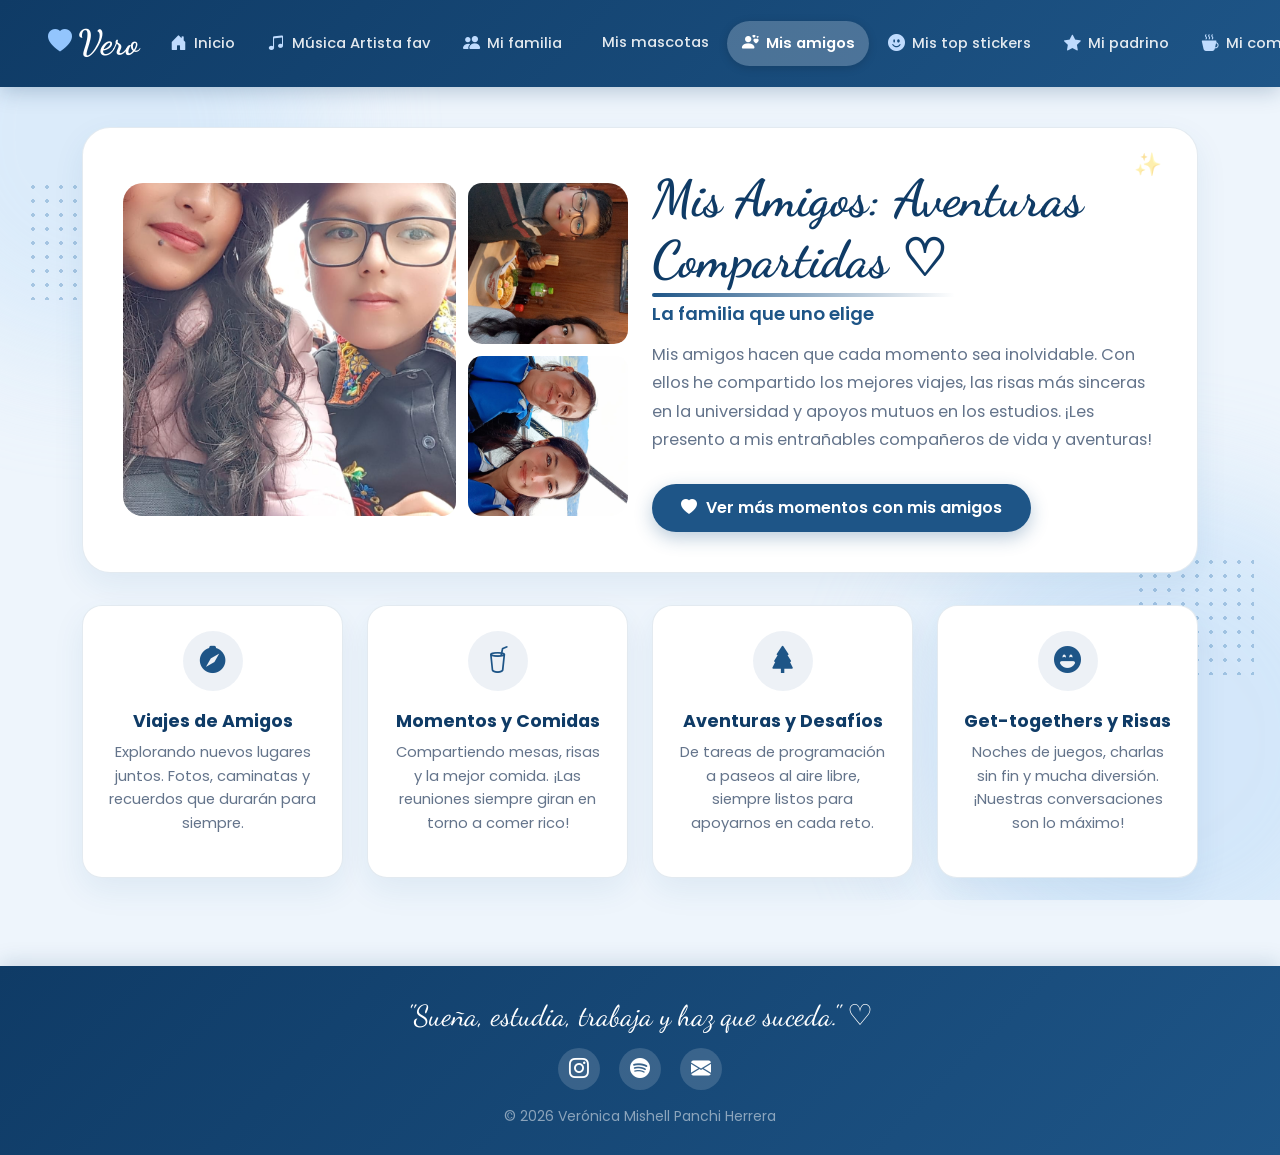
==== amigos.html @ 17cdbcb9 "cargainicial" ====
<!DOCTYPE html>
<html lang="es">
<head>
    <meta charset="UTF-8">
    <meta name="viewport" content="width=device-width, initial-scale=1.0">
    <title>Vero - Mis Amigos</title>
    <meta name="description" content="Mis amigos — aventuras compartidas y momentos inolvidables.">
    <link href="https://cdn.jsdelivr.net/npm/bootstrap@5.3.2/dist/css/bootstrap.min.css" rel="stylesheet">
    <link href="https://cdn.jsdelivr.net/npm/bootstrap-icons@1.11.2/font/bootstrap-icons.min.css" rel="stylesheet">
    <link href="https://fonts.googleapis.com/css2?family=Dancing+Script:wght@600;700&family=Poppins:wght@300;400;500;600;700&display=swap" rel="stylesheet">
    <link rel="stylesheet" href="css/styles.css">
</head>
<body>
    <div class="bg-decorations">
        <div class="bg-blob bg-blob-1"></div>
        <div class="bg-blob bg-blob-2"></div>
        <div class="bg-dots bg-dots-left"></div>
        <div class="bg-dots bg-dots-right"></div>
    </div>

    <nav class="navbar navbar-expand-xl custom-navbar">
        <div class="container-fluid px-lg-4">
            <a class="navbar-brand" href="index.html"><i class="bi bi-heart-fill"></i> Vero</a>
            <button class="navbar-toggler" type="button" data-bs-toggle="collapse" data-bs-target="#veroNavbar">
                <span class="navbar-toggler-icon"></span>
            </button>
            <div class="collapse navbar-collapse" id="veroNavbar">
                <ul class="navbar-nav ms-auto mb-2 mb-lg-0 gap-1">
                    <li class="nav-item"><a class="nav-link" href="index.html"><i class="bi bi-house-door-fill"></i> Inicio</a></li>
                    <li class="nav-item"><a class="nav-link" href="musica.html"><i class="bi bi-music-note-beamed"></i> Música Artista fav</a></li>
                    <li class="nav-item"><a class="nav-link" href="familia.html"><i class="bi bi-people-fill"></i> Mi familia</a></li>
                    <li class="nav-item"><a class="nav-link" href="mascotas.html"><i class="bi bi-paw-fill"></i> Mis mascotas</a></li>
                    <li class="nav-item"><a class="nav-link active" href="amigos.html"><i class="bi bi-person-hearts"></i> Mis amigos</a></li>
                    <li class="nav-item"><a class="nav-link" href="stickers.html"><i class="bi bi-emoji-smile-fill"></i> Mis top stickers</a></li>
                    <li class="nav-item"><a class="nav-link" href="padrino.html"><i class="bi bi-star-fill"></i> Mi padrino</a></li>
                    <li class="nav-item"><a class="nav-link" href="comida.html"><i class="bi bi-cup-hot-fill"></i> Mi comida favorita</a></li>
                </ul>
            </div>
        </div>
    </nav>

    <main class="main-wrapper">
        <div class="container">
            <div class="hero-card">
                <span class="decorative-sparkle sparkle-top-right">✨</span>
                <div class="row align-items-center g-4">
                    <div class="col-lg-6">
                        <div class="photo-grid-collage">
                            <div class="collage-item featured">
                                <img src="imagenes/img6.jpg" alt="Momentos con Amigos" class="viewable-img">
                                <div class="collage-overlay">Sonrisas & Amistad</div>
                            </div>
                            <div class="collage-item">
                                <img src="imagenes/img7.jpg" alt="Comiendo Ramen con Amigos" class="viewable-img">
                                <div class="collage-overlay">Salidas a Comer</div>
                            </div>
                            <div class="collage-item">
                                <img src="imagenes/img1.jpg" alt="Paseo de Amigos" class="viewable-img">
                                <div class="collage-overlay">Aventuras Juntos</div>
                            </div>
                        </div>
                    </div>
                    <div class="col-lg-6">
                        <h1 class="cursive-title">Mis Amigos: Aventuras Compartidas ♡</h1>
                        <h4 class="hero-subtitle">La familia que uno elige</h4>
                        <p class="hero-description">
                            Mis amigos hacen que cada momento sea inolvidable. Con ellos he compartido los mejores viajes, las risas más sinceras en la universidad y apoyos mutuos en los estudios.
                            ¡Les presento a mis entrañables compañeros de vida y aventuras!
                        </p>
                        <button class="btn btn-custom-primary" data-bs-toggle="modal" data-bs-target="#imageViewerModal" onclick="document.getElementById('modalImagePreview').src='imagenes/img6.jpg'; document.getElementById('modalImageTitle').textContent='Momentos con Mis Amigos';">
                            <i class="bi bi-heart-fill"></i> Ver más momentos con mis amigos
                        </button>
                    </div>
                </div>
            </div>

            <div class="row g-4">
                <div class="col-md-6 col-lg-3">
                    <div class="feature-card">
                        <div class="feature-icon-wrapper"><i class="bi bi-compass-fill"></i></div>
                        <h5 class="feature-title">Viajes de Amigos</h5>
                        <p class="feature-desc">Explorando nuevos lugares juntos. Fotos, caminatas y recuerdos que durarán para siempre.</p>
                    </div>
                </div>
                <div class="col-md-6 col-lg-3">
                    <div class="feature-card">
                        <div class="feature-icon-wrapper"><i class="bi bi-cup-straw"></i></div>
                        <h5 class="feature-title">Momentos y Comidas</h5>
                        <p class="feature-desc">Compartiendo mesas, risas y la mejor comida. ¡Las reuniones siempre giran en torno a comer rico!</p>
                    </div>
                </div>
                <div class="col-md-6 col-lg-3">
                    <div class="feature-card">
                        <div class="feature-icon-wrapper"><i class="bi bi-tree-fill"></i></div>
                        <h5 class="feature-title">Aventuras y Desafíos</h5>
                        <p class="feature-desc">De tareas de programación a paseos al aire libre, siempre listos para apoyarnos en cada reto.</p>
                    </div>
                </div>
                <div class="col-md-6 col-lg-3">
                    <div class="feature-card">
                        <div class="feature-icon-wrapper"><i class="bi bi-emoji-laughing-fill"></i></div>
                        <h5 class="feature-title">Get-togethers y Risas</h5>
                        <p class="feature-desc">Noches de juegos, charlas sin fin y mucha diversión. ¡Nuestras conversaciones son lo máximo!</p>
                    </div>
                </div>
            </div>
        </div>
    </main>

    <footer class="custom-footer text-center">
        <div class="container">
            <p class="footer-quote">"Sueña, estudia, trabaja y haz que suceda." ♡</p>
            <div class="social-links mb-3">
                <a href="https://instagram.com" target="_blank" class="social-btn"><i class="bi bi-instagram"></i></a>
                <a href="https://spotify.com" target="_blank" class="social-btn"><i class="bi bi-spotify"></i></a>
                <a href="mailto:veronica@example.com" class="social-btn"><i class="bi bi-envelope-fill"></i></a>
            </div>
            <p class="small text-white-50 mb-0">© 2026 Verónica Mishell Panchi Herrera</p>
        </div>
    </footer>

    <div class="modal fade" id="imageViewerModal" tabindex="-1" aria-hidden="true">
        <div class="modal-dialog modal-dialog-centered modal-lg">
            <div class="modal-content">
                <div class="modal-header border-0 bg-light">
                    <h5 class="modal-title fw-bold text-primary" id="modalImageTitle">Fotografía</h5>
                    <button type="button" class="btn-close" data-bs-dismiss="modal"></button>
                </div>
                <div class="modal-body text-center bg-dark p-2">
                    <img id="modalImagePreview" src="" alt="Vista previa" class="img-fluid">
                </div>
            </div>
        </div>
    </div>

    <div class="toast-container">
        <div id="liveToast" class="toast align-items-center text-white bg-primary border-0 rounded-4 shadow" role="alert">
            <div class="d-flex">
                <div class="toast-body" id="toastMessageBody">Mensaje</div>
                <button type="button" class="btn-close btn-close-white me-2 m-auto" data-bs-dismiss="toast"></button>
            </div>
        </div>
    </div>

    <script src="https://cdn.jsdelivr.net/npm/bootstrap@5.3.2/dist/js/bootstrap.bundle.min.js"></script>
    <script src="js/script.js"></script>
</body>
</html>
---- css/styles.css ----
/* ==========================================================================
   Vero's Personal Web Application - Stylesheet
   Color Palette: Primary #1E5587 (Harmonized Blue Tones)
   ========================================================================== */

@import url('https://fonts.googleapis.com/css2?family=Dancing+Script:wght@600;700&family=Poppins:wght@300;400;500;600;700&display=swap');

:root {
    --primary-color: #1E5587;
    --primary-dark: #0F3B66;
    --primary-light: #3D7CB4;
    --accent-blue: #2A6FA8;
    --bg-light: #EEF5FC;
    --bg-soft: #F5F9FD;
    --card-bg: #FFFFFF;
    --text-dark: #1E293B;
    --text-muted: #64748B;
    --border-color: rgba(30, 85, 135, 0.12);
    --shadow-soft: 0 12px 32px rgba(30, 85, 135, 0.08);
    --shadow-hover: 0 18px 40px rgba(30, 85, 135, 0.15);
    --font-handwriting: 'Dancing Script', cursive;
    --font-sans: 'Poppins', sans-serif;
}

/* Global Reset & Base Styles */
* {
    margin: 0;
    padding: 0;
    box-sizing: border-box;
}

body {
    font-family: var(--font-sans);
    background-color: var(--bg-light);
    color: var(--text-dark);
    min-height: 100vh;
    display: flex;
    flex-direction: column;
    overflow-x: hidden;
    position: relative;
}

/* Background Organic Shapes */
.bg-decorations {
    position: fixed;
    top: 0;
    left: 0;
    width: 100%;
    height: 100%;
    pointer-events: none;
    z-index: 0;
    overflow: hidden;
}

.bg-blob {
    position: absolute;
    border-radius: 50%;
    filter: blur(60px);
    opacity: 0.45;
}

.bg-blob-1 {
    top: -10%;
    left: -10%;
    width: 450px;
    height: 450px;
    background: #C4E0F9;
}

.bg-blob-2 {
    bottom: -10%;
    right: -10%;
    width: 500px;
    height: 500px;
    background: #B3D7F8;
}

.bg-dots {
    position: absolute;
    width: 120px;
    height: 120px;
    background-image: radial-gradient(var(--primary-light) 2px, transparent 2px);
    background-size: 14px 14px;
    opacity: 0.35;
}

.bg-dots-left {
    top: 20%;
    left: 2%;
}

.bg-dots-right {
    bottom: 25%;
    right: 2%;
}

/* Header & Navbar */
.custom-navbar {
    background: linear-gradient(135deg, var(--primary-dark) 0%, var(--primary-color) 100%);
    box-shadow: 0 4px 20px rgba(15, 59, 102, 0.25);
    padding: 0.75rem 1.5rem;
    position: sticky;
    top: 0;
    z-index: 1030;
}

.navbar-brand {
    font-family: var(--font-handwriting);
    font-size: 2.2rem;
    font-weight: 700;
    color: #FFFFFF !important;
    display: flex;
    align-items: center;
    gap: 0.4rem;
    transition: transform 0.3s ease;
}

.navbar-brand:hover {
    transform: scale(1.05);
}

.navbar-brand i {
    font-size: 1.5rem;
    color: #93C5FD;
}

.nav-link {
    color: rgba(255, 255, 255, 0.88) !important;
    font-weight: 500;
    font-size: 0.92rem;
    padding: 0.6rem 0.9rem !important;
    border-radius: 50px;
    transition: all 0.3s ease;
    display: flex;
    align-items: center;
    gap: 0.45rem;
    white-space: nowrap;
}

.nav-link i {
    font-size: 1.05rem;
    color: #BFDBFE;
    transition: color 0.3s ease;
}

.nav-link:hover {
    color: #FFFFFF !important;
    background-color: rgba(255, 255, 255, 0.15);
}

.nav-link.active {
    color: #FFFFFF !important;
    background-color: rgba(255, 255, 255, 0.22);
    font-weight: 600;
    box-shadow: 0 2px 10px rgba(0, 0, 0, 0.15);
}

.nav-link.active i {
    color: #FFFFFF;
}

.navbar-toggler {
    border: none;
    outline: none;
    color: white;
}

.navbar-toggler:focus {
    box-shadow: 0 0 0 3px rgba(255, 255, 255, 0.25);
}

/* Main Content Area */
.main-wrapper {
    position: relative;
    z-index: 1;
    flex: 1;
    padding: 2.5rem 0;
}

.tab-pane {
    animation: fadeIn 0.45s cubic-bezier(0.16, 1, 0.3, 1);
}

@keyframes fadeIn {
    from {
        opacity: 0;
        transform: translateY(14px);
    }
    to {
        opacity: 1;
        transform: translateY(0);
    }
}

/* Hero Card Container */
.hero-card {
    background: var(--card-bg);
    border-radius: 28px;
    padding: 2.5rem;
    box-shadow: var(--shadow-soft);
    border: 1px solid var(--border-color);
    position: relative;
    overflow: hidden;
    margin-bottom: 2rem;
}

/* Decorative sparkles & hearts */
.decorative-sparkle {
    position: absolute;
    color: var(--primary-light);
    opacity: 0.4;
    font-size: 1.4rem;
    pointer-events: none;
}

.sparkle-top-right {
    top: 20px;
    right: 35px;
}

.sparkle-bottom-left {
    bottom: 20px;
    left: 35px;
}

/* Cursive Title */
.cursive-title {
    font-family: var(--font-handwriting);
    font-size: 3.2rem;
    font-weight: 700;
    color: var(--primary-dark);
    margin-bottom: 0.75rem;
    line-height: 1.2;
    display: inline-flex;
    align-items: center;
    gap: 0.5rem;
    position: relative;
}

.cursive-title::after {
    content: '';
    display: block;
    position: absolute;
    bottom: -6px;
    left: 0;
    width: 60%;
    height: 4px;
    background: linear-gradient(90deg, var(--primary-color), transparent);
    border-radius: 4px;
}

.hero-subtitle {
    font-size: 1.15rem;
    font-weight: 600;
    color: var(--primary-color);
    margin-bottom: 1rem;
}

.hero-description {
    color: var(--text-muted);
    font-size: 1.02rem;
    line-height: 1.75;
    margin-bottom: 1.8rem;
}

/* Primary Action Button */
.btn-custom-primary {
    background-color: var(--primary-color);
    color: #FFFFFF;
    font-weight: 600;
    padding: 0.75rem 1.8rem;
    border-radius: 50px;
    border: none;
    box-shadow: 0 6px 18px rgba(30, 85, 135, 0.3);
    transition: all 0.3s ease;
    display: inline-flex;
    align-items: center;
    gap: 0.6rem;
    text-decoration: none;
}

.btn-custom-primary:hover {
    background-color: var(--primary-dark);
    color: #FFFFFF;
    transform: translateY(-3px);
    box-shadow: 0 10px 24px rgba(15, 59, 102, 0.4);
}

/* Image Frames & Photo Grids */
.profile-avatar-wrapper {
    position: relative;
    display: inline-block;
    padding: 10px;
}

.profile-avatar-wrapper::before {
    content: '';
    position: absolute;
    inset: 0;
    border-radius: 50%;
    border: 3px dashed var(--primary-light);
    animation: rotateDashed 25s linear infinite;
}

@keyframes rotateDashed {
    from { transform: rotate(0deg); }
    to { transform: rotate(360deg); }
}

.profile-avatar {
    width: 290px;
    height: 290px;
    object-fit: cover;
    border-radius: 50%;
    box-shadow: 0 12px 28px rgba(30, 85, 135, 0.2);
    border: 6px solid #FFFFFF;
    cursor: pointer;
    transition: transform 0.4s ease;
}

.profile-avatar:hover {
    transform: scale(1.03);
}

/* Photo Grid Montage */
.photo-grid-collage {
    display: grid;
    grid-template-columns: repeat(3, 1fr);
    gap: 12px;
    border-radius: 20px;
    overflow: hidden;
}

.collage-item {
    position: relative;
    border-radius: 14px;
    overflow: hidden;
    aspect-ratio: 1 / 1;
    background-color: #E2E8F0;
    cursor: pointer;
}

.collage-item.featured {
    grid-column: span 2;
    grid-row: span 2;
}

.collage-item img {
    width: 100%;
    height: 100%;
    object-fit: cover;
    transition: transform 0.4s ease, filter 0.3s ease;
}

.collage-item:hover img {
    transform: scale(1.08);
    filter: brightness(1.05);
}

.collage-overlay {
    position: absolute;
    inset: 0;
    background: linear-gradient(to top, rgba(15, 59, 102, 0.6) 0%, transparent 60%);
    opacity: 0;
    transition: opacity 0.3s ease;
    display: flex;
    align-items: flex-end;
    padding: 10px;
    color: white;
    font-size: 0.85rem;
    font-weight: 500;
}

.collage-item:hover .collage-overlay {
    opacity: 1;
}

/* Bottom Highlight Cards Grid */
.feature-card {
    background: var(--card-bg);
    border-radius: 20px;
    padding: 1.6rem 1.4rem;
    border: 1px solid var(--border-color);
    box-shadow: var(--shadow-soft);
    height: 100%;
    transition: all 0.35s ease;
    text-align: center;
    position: relative;
}

.feature-card:hover {
    transform: translateY(-6px);
    box-shadow: var(--shadow-hover);
    border-color: rgba(30, 85, 135, 0.3);
}

.feature-icon-wrapper {
    width: 60px;
    height: 60px;
    background-color: rgba(30, 85, 135, 0.08);
    color: var(--primary-color);
    border-radius: 50%;
    display: flex;
    align-items: center;
    justify-content: center;
    margin: 0 auto 1.2rem auto;
    font-size: 1.7rem;
    transition: all 0.3s ease;
}

.feature-card:hover .feature-icon-wrapper {
    background-color: var(--primary-color);
    color: #FFFFFF;
    transform: scale(1.1);
}

.feature-title {
    font-weight: 700;
    font-size: 1.1rem;
    color: var(--primary-dark);
    margin-bottom: 0.6rem;
}

.feature-desc {
    color: var(--text-muted);
    font-size: 0.92rem;
    line-height: 1.6;
}

/* Interactive Sticker Grid */
.sticker-item {
    background: #FFFFFF;
    border-radius: 18px;
    padding: 1.2rem;
    text-align: center;
    border: 2px dashed rgba(30, 85, 135, 0.2);
    cursor: pointer;
    transition: all 0.3s ease;
}

.sticker-item:hover {
    transform: scale(1.1) rotate(3deg);
    border-color: var(--primary-color);
    box-shadow: 0 10px 25px rgba(30, 85, 135, 0.18);
}

.sticker-img {
    max-width: 90px;
    height: 90px;
    object-fit: contain;
    margin-bottom: 0.5rem;
}

.sticker-emoji {
    font-size: 3.5rem;
    display: block;
    margin-bottom: 0.3rem;
}

.sticker-label {
    font-size: 0.85rem;
    font-weight: 600;
    color: var(--primary-dark);
}

/* Music Player Aesthetic Component */
.music-player-card {
    background: linear-gradient(135deg, #1E5587 0%, #0F3B66 100%);
    color: white;
    border-radius: 24px;
    padding: 1.8rem;
    box-shadow: 0 15px 35px rgba(15, 59, 102, 0.3);
}

.vinyl-disc {
    width: 140px;
    height: 140px;
    border-radius: 50%;
    background: radial-gradient(circle, #333 20%, #111 21%, #111 40%, #222 41%, #111 70%);
    border: 4px solid #444;
    display: flex;
    align-items: center;
    justify-content: center;
    margin: 0 auto 1rem auto;
    box-shadow: 0 8px 20px rgba(0, 0, 0, 0.4);
    position: relative;
}

.vinyl-center {
    width: 45px;
    height: 45px;
    border-radius: 50%;
    background-color: var(--primary-light);
    border: 3px solid #FFF;
}

.vinyl-spinning {
    animation: spinVinyl 6s linear infinite;
}

@keyframes spinVinyl {
    from { transform: rotate(0deg); }
    to { transform: rotate(360deg); }
}

.audio-bars {
    display: flex;
    align-items: flex-end;
    justify-content: center;
    gap: 4px;
    height: 30px;
    margin-top: 1rem;
}

.audio-bar {
    width: 5px;
    background-color: #93C5FD;
    border-radius: 3px;
    animation: barPulse 1.2s ease-in-out infinite alternate;
}

.audio-bar:nth-child(1) { height: 12px; animation-delay: 0.1s; }
.audio-bar:nth-child(2) { height: 25px; animation-delay: 0.3s; }
.audio-bar:nth-child(3) { height: 18px; animation-delay: 0.2s; }
.audio-bar:nth-child(4) { height: 28px; animation-delay: 0.4s; }
.audio-bar:nth-child(5) { height: 15px; animation-delay: 0.15s; }

@keyframes barPulse {
    0% { transform: scaleY(0.4); }
    100% { transform: scaleY(1); }
}

/* Footer */
.custom-footer {
    background: linear-gradient(135deg, var(--primary-dark) 0%, var(--primary-color) 100%);
    color: #FFFFFF;
    padding: 1.8rem 0;
    box-shadow: 0 -4px 20px rgba(15, 59, 102, 0.15);
    margin-top: 3rem;
}

.footer-quote {
    font-family: var(--font-handwriting);
    font-size: 1.8rem;
    margin-bottom: 0.6rem;
}

.social-links {
    display: flex;
    align-items: center;
    justify-content: center;
    gap: 1.2rem;
}

.social-btn {
    width: 42px;
    height: 42px;
    border-radius: 50%;
    background-color: rgba(255, 255, 255, 0.15);
    color: #FFFFFF;
    display: flex;
    align-items: center;
    justify-content: center;
    font-size: 1.25rem;
    transition: all 0.3s ease;
    text-decoration: none;
}

.social-btn:hover {
    background-color: #FFFFFF;
    color: var(--primary-dark);
    transform: translateY(-3px);
}

/* Image Lightbox Modal */
.modal-content {
    border-radius: 20px;
    border: none;
    overflow: hidden;
}

.modal-body img {
    border-radius: 12px;
    max-height: 75vh;
    object-fit: contain;
    width: 100%;
}

/* Toast Notification */
.toast-container {
    position: fixed;
    bottom: 20px;
    right: 20px;
    z-index: 1090;
}

/* Responsive adjustments */
@media (max-width: 991.98px) {
    .cursive-title {
        font-size: 2.5rem;
    }
    .profile-avatar {
        width: 220px;
        height: 220px;
    }
    .hero-card {
        padding: 1.8rem;
    }
}

@media (max-width: 767.98px) {
    .photo-grid-collage {
        grid-template-columns: repeat(2, 1fr);
    }
    .collage-item.featured {
        grid-column: span 2;
        grid-row: span 1;
    }
    .cursive-title {
        font-size: 2.2rem;
    }
}
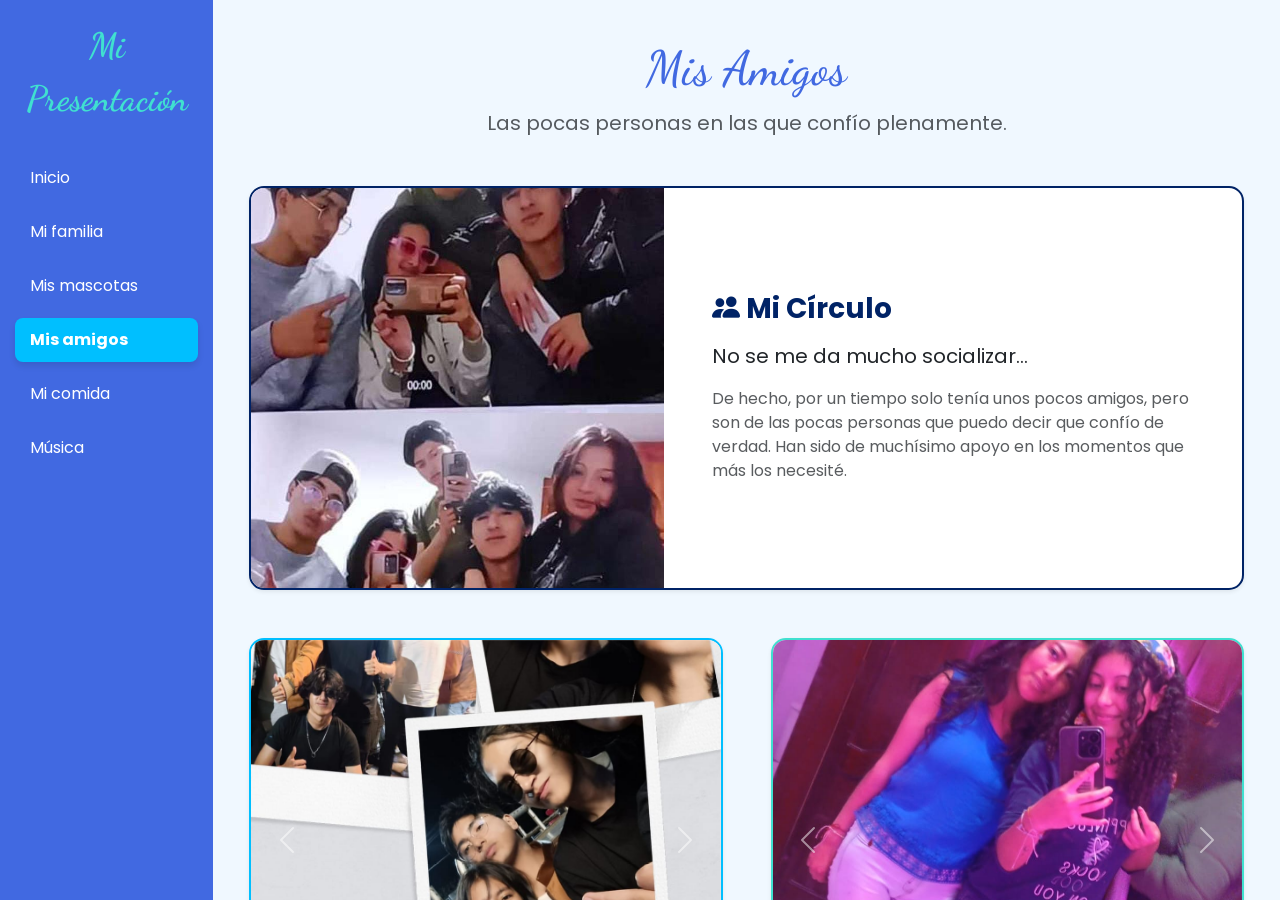
==== commit 79b87400: "Add files via upload" ====
--- a/amigos.html
+++ b/amigos.html
@@ -1,148 +1,204 @@
-<!DOCTYPE html>
-<html lang="es">
-<head>
-    <meta charset="UTF-8">
-    <meta name="viewport" content="width=device-width, initial-scale=1.0">
-    <title>Vero - Mis Amigos</title>
-    <meta name="description" content="Mis amigos — aventuras compartidas y momentos inolvidables.">
-    <link href="https://cdn.jsdelivr.net/npm/bootstrap@5.3.2/dist/css/bootstrap.min.css" rel="stylesheet">
-    <link href="https://cdn.jsdelivr.net/npm/bootstrap-icons@1.11.2/font/bootstrap-icons.min.css" rel="stylesheet">
-    <link href="https://fonts.googleapis.com/css2?family=Dancing+Script:wght@600;700&family=Poppins:wght@300;400;500;600;700&display=swap" rel="stylesheet">
-    <link rel="stylesheet" href="css/styles.css">
-</head>
-<body>
-    <div class="bg-decorations">
-        <div class="bg-blob bg-blob-1"></div>
-        <div class="bg-blob bg-blob-2"></div>
-        <div class="bg-dots bg-dots-left"></div>
-        <div class="bg-dots bg-dots-right"></div>
-    </div>
-
-    <nav class="navbar navbar-expand-xl custom-navbar">
-        <div class="container-fluid px-lg-4">
-            <a class="navbar-brand" href="index.html"><i class="bi bi-heart-fill"></i> Vero</a>
-            <button class="navbar-toggler" type="button" data-bs-toggle="collapse" data-bs-target="#veroNavbar">
-                <span class="navbar-toggler-icon"></span>
-            </button>
-            <div class="collapse navbar-collapse" id="veroNavbar">
-                <ul class="navbar-nav ms-auto mb-2 mb-lg-0 gap-1">
-                    <li class="nav-item"><a class="nav-link" href="index.html"><i class="bi bi-house-door-fill"></i> Inicio</a></li>
-                    <li class="nav-item"><a class="nav-link" href="musica.html"><i class="bi bi-music-note-beamed"></i> Música Artista fav</a></li>
-                    <li class="nav-item"><a class="nav-link" href="familia.html"><i class="bi bi-people-fill"></i> Mi familia</a></li>
-                    <li class="nav-item"><a class="nav-link" href="mascotas.html"><i class="bi bi-paw-fill"></i> Mis mascotas</a></li>
-                    <li class="nav-item"><a class="nav-link active" href="amigos.html"><i class="bi bi-person-hearts"></i> Mis amigos</a></li>
-                    <li class="nav-item"><a class="nav-link" href="stickers.html"><i class="bi bi-emoji-smile-fill"></i> Mis top stickers</a></li>
-                    <li class="nav-item"><a class="nav-link" href="padrino.html"><i class="bi bi-star-fill"></i> Mi padrino</a></li>
-                    <li class="nav-item"><a class="nav-link" href="comida.html"><i class="bi bi-cup-hot-fill"></i> Mi comida favorita</a></li>
-                </ul>
-            </div>
-        </div>
-    </nav>
-
-    <main class="main-wrapper">
-        <div class="container">
-            <div class="hero-card">
-                <span class="decorative-sparkle sparkle-top-right">✨</span>
-                <div class="row align-items-center g-4">
-                    <div class="col-lg-6">
-                        <div class="photo-grid-collage">
-                            <div class="collage-item featured">
-                                <img src="imagenes/img6.jpg" alt="Momentos con Amigos" class="viewable-img">
-                                <div class="collage-overlay">Sonrisas & Amistad</div>
-                            </div>
-                            <div class="collage-item">
-                                <img src="imagenes/img7.jpg" alt="Comiendo Ramen con Amigos" class="viewable-img">
-                                <div class="collage-overlay">Salidas a Comer</div>
-                            </div>
-                            <div class="collage-item">
-                                <img src="imagenes/img1.jpg" alt="Paseo de Amigos" class="viewable-img">
-                                <div class="collage-overlay">Aventuras Juntos</div>
-                            </div>
-                        </div>
-                    </div>
-                    <div class="col-lg-6">
-                        <h1 class="cursive-title">Mis Amigos: Aventuras Compartidas ♡</h1>
-                        <h4 class="hero-subtitle">La familia que uno elige</h4>
-                        <p class="hero-description">
-                            Mis amigos hacen que cada momento sea inolvidable. Con ellos he compartido los mejores viajes, las risas más sinceras en la universidad y apoyos mutuos en los estudios.
-                            ¡Les presento a mis entrañables compañeros de vida y aventuras!
-                        </p>
-                        <button class="btn btn-custom-primary" data-bs-toggle="modal" data-bs-target="#imageViewerModal" onclick="document.getElementById('modalImagePreview').src='imagenes/img6.jpg'; document.getElementById('modalImageTitle').textContent='Momentos con Mis Amigos';">
-                            <i class="bi bi-heart-fill"></i> Ver más momentos con mis amigos
-                        </button>
-                    </div>
-                </div>
-            </div>
-
-            <div class="row g-4">
-                <div class="col-md-6 col-lg-3">
-                    <div class="feature-card">
-                        <div class="feature-icon-wrapper"><i class="bi bi-compass-fill"></i></div>
-                        <h5 class="feature-title">Viajes de Amigos</h5>
-                        <p class="feature-desc">Explorando nuevos lugares juntos. Fotos, caminatas y recuerdos que durarán para siempre.</p>
-                    </div>
-                </div>
-                <div class="col-md-6 col-lg-3">
-                    <div class="feature-card">
-                        <div class="feature-icon-wrapper"><i class="bi bi-cup-straw"></i></div>
-                        <h5 class="feature-title">Momentos y Comidas</h5>
-                        <p class="feature-desc">Compartiendo mesas, risas y la mejor comida. ¡Las reuniones siempre giran en torno a comer rico!</p>
-                    </div>
-                </div>
-                <div class="col-md-6 col-lg-3">
-                    <div class="feature-card">
-                        <div class="feature-icon-wrapper"><i class="bi bi-tree-fill"></i></div>
-                        <h5 class="feature-title">Aventuras y Desafíos</h5>
-                        <p class="feature-desc">De tareas de programación a paseos al aire libre, siempre listos para apoyarnos en cada reto.</p>
-                    </div>
-                </div>
-                <div class="col-md-6 col-lg-3">
-                    <div class="feature-card">
-                        <div class="feature-icon-wrapper"><i class="bi bi-emoji-laughing-fill"></i></div>
-                        <h5 class="feature-title">Get-togethers y Risas</h5>
-                        <p class="feature-desc">Noches de juegos, charlas sin fin y mucha diversión. ¡Nuestras conversaciones son lo máximo!</p>
-                    </div>
-                </div>
-            </div>
-        </div>
-    </main>
-
-    <footer class="custom-footer text-center">
-        <div class="container">
-            <p class="footer-quote">"Sueña, estudia, trabaja y haz que suceda." ♡</p>
-            <div class="social-links mb-3">
-                <a href="https://instagram.com" target="_blank" class="social-btn"><i class="bi bi-instagram"></i></a>
-                <a href="https://spotify.com" target="_blank" class="social-btn"><i class="bi bi-spotify"></i></a>
-                <a href="mailto:veronica@example.com" class="social-btn"><i class="bi bi-envelope-fill"></i></a>
-            </div>
-            <p class="small text-white-50 mb-0">© 2026 Verónica Mishell Panchi Herrera</p>
-        </div>
-    </footer>
-
-    <div class="modal fade" id="imageViewerModal" tabindex="-1" aria-hidden="true">
-        <div class="modal-dialog modal-dialog-centered modal-lg">
-            <div class="modal-content">
-                <div class="modal-header border-0 bg-light">
-                    <h5 class="modal-title fw-bold text-primary" id="modalImageTitle">Fotografía</h5>
-                    <button type="button" class="btn-close" data-bs-dismiss="modal"></button>
-                </div>
-                <div class="modal-body text-center bg-dark p-2">
-                    <img id="modalImagePreview" src="" alt="Vista previa" class="img-fluid">
-                </div>
-            </div>
-        </div>
-    </div>
-
-    <div class="toast-container">
-        <div id="liveToast" class="toast align-items-center text-white bg-primary border-0 rounded-4 shadow" role="alert">
-            <div class="d-flex">
-                <div class="toast-body" id="toastMessageBody">Mensaje</div>
-                <button type="button" class="btn-close btn-close-white me-2 m-auto" data-bs-dismiss="toast"></button>
-            </div>
-        </div>
-    </div>
-
-    <script src="https://cdn.jsdelivr.net/npm/bootstrap@5.3.2/dist/js/bootstrap.bundle.min.js"></script>
-    <script src="js/script.js"></script>
-</body>
-</html>
+<!DOCTYPE html>
+<html lang="es">
+<head>
+    <meta charset="UTF-8">
+    <meta name="viewport" content="width=device-width, initial-scale=1.0">
+    <title>Vero - Mis Amigos</title>
+    <meta name="description" content="Mis amigos — aventuras compartidas y momentos inolvidables.">
+    <link href="https://cdn.jsdelivr.net/npm/bootstrap@5.3.2/dist/css/bootstrap.min.css" rel="stylesheet">
+    <link href="https://cdn.jsdelivr.net/npm/bootstrap-icons@1.11.2/font/bootstrap-icons.min.css" rel="stylesheet">
+    <link href="https://fonts.googleapis.com/css2?family=Dancing+Script:wght@600;700&family=Poppins:wght@300;400;500;600;700&display=swap" rel="stylesheet">
+    <link rel="stylesheet" href="css/styles.css">
+</head>
+<body>
+    <div class="bg-decorations">
+        <div class="bg-blob bg-blob-1"></div>
+        <div class="bg-blob bg-blob-2"></div>
+        <div class="bg-dots bg-dots-left"></div>
+        <div class="bg-dots bg-dots-right"></div>
+    </div>
+
+    <div class="container-fluid p-0">
+    <div class="row g-0">
+        <div class="col-md-3 col-lg-2 sidebar-menu">
+            <div class="brand-title">Mi Presentación</div>
+            <div class="nav flex-column">
+                <a class="nav-link " href="index.html">Inicio</a>
+                <a class="nav-link " href="familia.html">Mi familia</a>
+                <a class="nav-link " href="mascotas.html">Mis mascotas</a>
+                <a class="nav-link active" href="amigos.html">Mis amigos</a>
+                <a class="nav-link " href="comida.html">Mi comida</a>
+                <a class="nav-link " href="musica.html">Música</a>
+            </div>
+        </div>
+        <div class="col-md-9 col-lg-10 p-4" style="height: 100vh; overflow-y: auto;">
+
+
+    <main class="main-wrapper">
+        <div class="container">
+            <!-- Hero Title -->
+            <div class="text-center mb-5 mt-3">
+                <h1 class="cursive-title">Mis Amigos</h1>
+                <p class="text-muted fs-5">Las pocas personas en las que confío plenamente.</p>
+            </div>
+
+            <div class="row g-5 mb-5">
+                <!-- Tarjeta General Amigos -->
+                <div class="col-md-12">
+                    <div class="card shadow-sm border-0" style="border: 2px solid #002366 !important; border-radius: 15px; overflow: hidden;">
+                        <div class="row g-0 align-items-center">
+                            <div class="col-md-5">
+                                <img src="imagenes/amigos1.jpg" class="d-block w-100" style="height: 400px; object-fit: cover;" alt="Mis Amigos">
+                            </div>
+                            <div class="col-md-7">
+                                <div class="card-body p-4 p-md-5">
+                                    <h3 class="card-title fw-bold" style="color: #002366;"><i class="bi bi-people-fill"></i> Mi Círculo</h3>
+                                    <p class="card-text fs-5 mt-3">No se me da mucho socializar...</p>
+                                    <p class="card-text text-muted">De hecho, por un tiempo solo tenía unos pocos amigos, pero son de las pocas personas que puedo decir que confío de verdad. Han sido de muchísimo apoyo en los momentos que más los necesité.</p>
+                                </div>
+                            </div>
+                        </div>
+                    </div>
+                </div>
+
+                <!-- Video Amigos -->
+                <div class="col-md-6">
+                    <div class="card shadow-sm border-0 h-100" style="border: 2px solid #00BFFF !important; border-radius: 15px; overflow: hidden;">
+                        <div id="carouselMomentos" class="carousel slide" data-bs-ride="carousel">
+                            <div class="carousel-inner">
+                                <div class="carousel-item active">
+                                    <img src="imagenes/momentos_inolvidables.jpg" class="d-block w-100" style="height: 400px; object-fit: cover;" alt="Momentos Inolvidables">
+                                </div>
+                                <div class="carousel-item">
+                                    <video class="d-block w-100" style="height: 400px; object-fit: cover;" controls>
+                                        <source src="imagenes/amigas3.mp4" type="video/mp4">
+                                        Tu navegador no soporta videos.
+                                    </video>
+                                </div>
+                            </div>
+                            <button class="carousel-control-prev" type="button" data-bs-target="#carouselMomentos" data-bs-slide="prev">
+                                <span class="carousel-control-prev-icon" aria-hidden="true"></span>
+                                <span class="visually-hidden">Anterior</span>
+                            </button>
+                            <button class="carousel-control-next" type="button" data-bs-target="#carouselMomentos" data-bs-slide="next">
+                                <span class="carousel-control-next-icon" aria-hidden="true"></span>
+                                <span class="visually-hidden">Siguiente</span>
+                            </button>
+                        </div>
+                        <div class="card-body p-4">
+                            <h4 class="card-title fw-bold" style="color: #009FDF;">Momentos Únicos</h4>
+                            <p class="card-text">Cada recuerdo a su lado vale oro.</p>
+                        </div>
+                    </div>
+                </div>
+
+                <!-- Amiga Andrea -->
+                <div class="col-md-6">
+                    <div class="card shadow-sm border-0 h-100" style="border: 2px solid #40E0D0 !important; border-radius: 15px; overflow: hidden;">
+                        <div id="carouselAndrea" class="carousel slide" data-bs-ride="carousel">
+                            <div class="carousel-inner">
+                                <div class="carousel-item active">
+                                    <img src="imagenes/andre.jpg" class="d-block w-100" style="height: 400px; object-fit: cover;" alt="Andrea 1">
+                                </div>
+                                <div class="carousel-item">
+                                    <img src="imagenes/andre1.jpg" class="d-block w-100" style="height: 400px; object-fit: cover;" alt="Andrea 2">
+                                </div>
+                            </div>
+                            <button class="carousel-control-prev" type="button" data-bs-target="#carouselAndrea" data-bs-slide="prev">
+                                <span class="carousel-control-prev-icon" aria-hidden="true"></span>
+                                <span class="visually-hidden">Anterior</span>
+                            </button>
+                            <button class="carousel-control-next" type="button" data-bs-target="#carouselAndrea" data-bs-slide="next">
+                                <span class="carousel-control-next-icon" aria-hidden="true"></span>
+                                <span class="visually-hidden">Siguiente</span>
+                            </button>
+                        </div>
+                        <div class="card-body p-4">
+                            <h4 class="card-title fw-bold" style="color: #30C0B0;"><i class="bi bi-heart-fill"></i> Mi amiga Andrea</h4>
+                            <p class="card-text">A ella la conocí en la universidad. Llegó a ser muy importante para mí y es de las pocas personas que sentí que era un apoyo incondicional, siempre a mi lado sin envidias ni malas intenciones.</p>
+                        </div>
+                    </div>
+                </div>
+
+                <!-- Estabilidad (Amigas) -->
+                <div class="col-md-12">
+                    <div class="card shadow-sm border-0" style="border: 2px solid #009FDF !important; border-radius: 15px; overflow: hidden;">
+                        <div class="row g-0 align-items-center flex-md-row-reverse">
+                            <div class="col-md-5">
+                                <div id="carouselAmigas" class="carousel slide" data-bs-ride="carousel">
+                                    <div class="carousel-inner">
+                                        <div class="carousel-item active">
+                                            <img src="imagenes/amigas.jpg" class="d-block w-100" style="height: 400px; object-fit: cover;" alt="Mis Amigas">
+                                        </div>
+                                        <div class="carousel-item">
+                                            <img src="imagenes/amigas1.jpg" class="d-block w-100" style="height: 400px; object-fit: cover;" alt="Mis Amigas 1">
+                                        </div>
+                                        <div class="carousel-item">
+                                            <img src="imagenes/amigas2.jpg" class="d-block w-100" style="height: 400px; object-fit: cover;" alt="Mis Amigas 2">
+                                        </div>
+                                    </div>
+                                    <button class="carousel-control-prev" type="button" data-bs-target="#carouselAmigas" data-bs-slide="prev">
+                                        <span class="carousel-control-prev-icon" aria-hidden="true"></span>
+                                        <span class="visually-hidden">Anterior</span>
+                                    </button>
+                                    <button class="carousel-control-next" type="button" data-bs-target="#carouselAmigas" data-bs-slide="next">
+                                        <span class="carousel-control-next-icon" aria-hidden="true"></span>
+                                        <span class="visually-hidden">Siguiente</span>
+                                    </button>
+                                </div>
+                            </div>
+                            <div class="col-md-7">
+                                <div class="card-body p-4 p-md-5">
+                                    <h3 class="card-title fw-bold" style="color: #009FDF;"><i class="bi bi-stars"></i> Mi Estabilidad</h3>
+                                    <p class="card-text fs-5 mt-3">Siento que mis amigas son mi verdadera estabilidad.</p>
+                                    <p class="card-text text-muted">Ellas me complementan, me apoyan y hacen que la vida universitaria y el día a día sean mucho más llevaderos y felices.</p>
+                                </div>
+                            </div>
+                        </div>
+                    </div>
+                </div>
+            </div>
+        </div>
+    </main>
+
+    <footer class="custom-footer text-center">
+        <div class="container">
+            <p class="footer-quote">"Sueña, estudia, trabaja y haz que suceda." </p>
+            <div class="social-links mb-3">
+                <a href="https://instagram.com" target="_blank" class="social-btn"><i class="bi bi-instagram"></i></a>
+                <a href="https://spotify.com" target="_blank" class="social-btn"><i class="bi bi-spotify"></i></a>
+                <a href="mailto:veronica@example.com" class="social-btn"><i class="bi bi-envelope-fill"></i></a>
+            </div>
+            <p class="small text-white-50 mb-0">© 2026 Verónica Mishell Panchi Herrera</p>
+        </div>
+    </footer>
+
+    <div class="modal fade" id="imageViewerModal" tabindex="-1" aria-hidden="true">
+        <div class="modal-dialog modal-dialog-centered modal-lg">
+            <div class="modal-content">
+                <div class="modal-header border-0 bg-light">
+                    <h5 class="modal-title fw-bold text-primary" id="modalImageTitle">Fotografía</h5>
+                    <button type="button" class="btn-close" data-bs-dismiss="modal"></button>
+                </div>
+                <div class="modal-body text-center bg-dark p-2">
+                    <img id="modalImagePreview" src="" alt="Vista previa" class="img-fluid">
+                </div>
+            </div>
+        </div>
+    </div>
+
+    <div class="toast-container">
+        <div id="liveToast" class="toast align-items-center text-white bg-primary border-0 rounded-4 shadow" role="alert">
+            <div class="d-flex">
+                <div class="toast-body" id="toastMessageBody">Mensaje</div>
+                <button type="button" class="btn-close btn-close-white me-2 m-auto" data-bs-dismiss="toast"></button>
+            </div>
+        </div>
+    </div>
+
+    <script src="https://cdn.jsdelivr.net/npm/bootstrap@5.3.2/dist/js/bootstrap.bundle.min.js"></script>
+    <script src="js/script.js"></script>
+</div></div></div>
+<!-- Fin Layout -->
+</body>
+</html>
--- a/css/styles.css
+++ b/css/styles.css
@@ -1,622 +1,176 @@
-/* ==========================================================================
-   Vero's Personal Web Application - Stylesheet
-   Color Palette: Primary #1E5587 (Harmonized Blue Tones)
-   ========================================================================== */
-
-@import url('https://fonts.googleapis.com/css2?family=Dancing+Script:wght@600;700&family=Poppins:wght@300;400;500;600;700&display=swap');
-
+/* Colores base solicitados: Celeste, Azul Rey, Turquesa, Azul Capri */
 :root {
-    --primary-color: #1E5587;
-    --primary-dark: #0F3B66;
-    --primary-light: #3D7CB4;
-    --accent-blue: #2A6FA8;
-    --bg-light: #EEF5FC;
-    --bg-soft: #F5F9FD;
-    --card-bg: #FFFFFF;
-    --text-dark: #1E293B;
-    --text-muted: #64748B;
-    --border-color: rgba(30, 85, 135, 0.12);
-    --shadow-soft: 0 12px 32px rgba(30, 85, 135, 0.08);
-    --shadow-hover: 0 18px 40px rgba(30, 85, 135, 0.15);
-    --font-handwriting: 'Dancing Script', cursive;
-    --font-sans: 'Poppins', sans-serif;
-}
-
-/* Global Reset & Base Styles */
-* {
-    margin: 0;
-    padding: 0;
-    box-sizing: border-box;
+  --celeste: #87CEEB;
+  --azul-rey: #4169E1;
+  --turquesa: #40E0D0;
+  --azul-capri: #00BFFF;
+  --bg-color: #f0f8ff; /* AliceBlue para el fondo general */
+  --text-dark: #002366;
 }
 
 body {
-    font-family: var(--font-sans);
-    background-color: var(--bg-light);
-    color: var(--text-dark);
-    min-height: 100vh;
-    display: flex;
-    flex-direction: column;
-    overflow-x: hidden;
-    position: relative;
+  background-color: var(--bg-color);
+  font-family: 'Poppins', sans-serif;
+  color: #333;
 }
 
-/* Background Organic Shapes */
-.bg-decorations {
-    position: fixed;
-    top: 0;
-    left: 0;
-    width: 100%;
-    height: 100%;
-    pointer-events: none;
-    z-index: 0;
-    overflow: hidden;
+/* =========================================
+   1. Menú Lateral (Sidebar)
+   ========================================= */
+.sidebar-menu {
+  background-color: var(--azul-rey);
+  color: white;
+  min-height: 100vh;
+  padding: 20px 15px;
 }
 
-.bg-blob {
-    position: absolute;
-    border-radius: 50%;
-    filter: blur(60px);
-    opacity: 0.45;
+.brand-title {
+  font-family: 'Dancing Script', cursive;
+  font-size: 2.2rem;
+  font-weight: bold;
+  text-align: center;
+  margin-bottom: 30px;
+  color: var(--turquesa); /* Un toque contrastante */
 }
 
-.bg-blob-1 {
-    top: -10%;
-    left: -10%;
-    width: 450px;
-    height: 450px;
-    background: #C4E0F9;
+.sidebar-menu .nav-link {
+  color: white;
+  margin-bottom: 10px;
+  border-radius: 8px;
+  padding: 10px 15px;
+  transition: all 0.3s ease;
 }
 
-.bg-blob-2 {
-    bottom: -10%;
-    right: -10%;
-    width: 500px;
-    height: 500px;
-    background: #B3D7F8;
+.sidebar-menu .nav-link:hover, 
+.sidebar-menu .nav-link.active {
+  background-color: var(--azul-capri);
+  color: white;
+  font-weight: bold;
+  box-shadow: 0 4px 6px rgba(0,0,0,0.1);
 }
 
-.bg-dots {
-    position: absolute;
-    width: 120px;
-    height: 120px;
-    background-image: radial-gradient(var(--primary-light) 2px, transparent 2px);
-    background-size: 14px 14px;
-    opacity: 0.35;
-}
-
-.bg-dots-left {
-    top: 20%;
-    left: 2%;
-}
-
-.bg-dots-right {
-    bottom: 25%;
-    right: 2%;
-}
-
-/* Header & Navbar */
-.custom-navbar {
-    background: linear-gradient(135deg, var(--primary-dark) 0%, var(--primary-color) 100%);
-    box-shadow: 0 4px 20px rgba(15, 59, 102, 0.25);
-    padding: 0.75rem 1.5rem;
-    position: sticky;
-    top: 0;
-    z-index: 1030;
-}
-
-.navbar-brand {
-    font-family: var(--font-handwriting);
-    font-size: 2.2rem;
-    font-weight: 700;
-    color: #FFFFFF !important;
-    display: flex;
-    align-items: center;
-    gap: 0.4rem;
-    transition: transform 0.3s ease;
-}
-
-.navbar-brand:hover {
-    transform: scale(1.05);
-}
-
-.navbar-brand i {
-    font-size: 1.5rem;
-    color: #93C5FD;
-}
-
-.nav-link {
-    color: rgba(255, 255, 255, 0.88) !important;
-    font-weight: 500;
-    font-size: 0.92rem;
-    padding: 0.6rem 0.9rem !important;
-    border-radius: 50px;
-    transition: all 0.3s ease;
-    display: flex;
-    align-items: center;
-    gap: 0.45rem;
-    white-space: nowrap;
-}
-
-.nav-link i {
-    font-size: 1.05rem;
-    color: #BFDBFE;
-    transition: color 0.3s ease;
-}
-
-.nav-link:hover {
-    color: #FFFFFF !important;
-    background-color: rgba(255, 255, 255, 0.15);
-}
-
-.nav-link.active {
-    color: #FFFFFF !important;
-    background-color: rgba(255, 255, 255, 0.22);
-    font-weight: 600;
-    box-shadow: 0 2px 10px rgba(0, 0, 0, 0.15);
-}
-
-.nav-link.active i {
-    color: #FFFFFF;
-}
-
-.navbar-toggler {
-    border: none;
-    outline: none;
-    color: white;
-}
-
-.navbar-toggler:focus {
-    box-shadow: 0 0 0 3px rgba(255, 255, 255, 0.25);
-}
-
-/* Main Content Area */
-.main-wrapper {
-    position: relative;
-    z-index: 1;
-    flex: 1;
-    padding: 2.5rem 0;
-}
-
-.tab-pane {
-    animation: fadeIn 0.45s cubic-bezier(0.16, 1, 0.3, 1);
-}
-
-@keyframes fadeIn {
-    from {
-        opacity: 0;
-        transform: translateY(14px);
-    }
-    to {
-        opacity: 1;
-        transform: translateY(0);
-    }
-}
-
-/* Hero Card Container */
+/* =========================================
+   2. Tarjeta Principal (Hero Card)
+   ========================================= */
 .hero-card {
-    background: var(--card-bg);
-    border-radius: 28px;
-    padding: 2.5rem;
-    box-shadow: var(--shadow-soft);
-    border: 1px solid var(--border-color);
-    position: relative;
-    overflow: hidden;
-    margin-bottom: 2rem;
-}
-
-/* Decorative sparkles & hearts */
-.decorative-sparkle {
-    position: absolute;
-    color: var(--primary-light);
-    opacity: 0.4;
-    font-size: 1.4rem;
-    pointer-events: none;
-}
-
-.sparkle-top-right {
-    top: 20px;
-    right: 35px;
-}
-
-.sparkle-bottom-left {
-    bottom: 20px;
-    left: 35px;
-}
-
-/* Cursive Title */
-.cursive-title {
-    font-family: var(--font-handwriting);
-    font-size: 3.2rem;
-    font-weight: 700;
-    color: var(--primary-dark);
-    margin-bottom: 0.75rem;
-    line-height: 1.2;
-    display: inline-flex;
-    align-items: center;
-    gap: 0.5rem;
-    position: relative;
-}
-
-.cursive-title::after {
-    content: '';
-    display: block;
-    position: absolute;
-    bottom: -6px;
-    left: 0;
-    width: 60%;
-    height: 4px;
-    background: linear-gradient(90deg, var(--primary-color), transparent);
-    border-radius: 4px;
-}
-
-.hero-subtitle {
-    font-size: 1.15rem;
-    font-weight: 600;
-    color: var(--primary-color);
-    margin-bottom: 1rem;
-}
-
-.hero-description {
-    color: var(--text-muted);
-    font-size: 1.02rem;
-    line-height: 1.75;
-    margin-bottom: 1.8rem;
-}
-
-/* Primary Action Button */
-.btn-custom-primary {
-    background-color: var(--primary-color);
-    color: #FFFFFF;
-    font-weight: 600;
-    padding: 0.75rem 1.8rem;
-    border-radius: 50px;
-    border: none;
-    box-shadow: 0 6px 18px rgba(30, 85, 135, 0.3);
-    transition: all 0.3s ease;
-    display: inline-flex;
-    align-items: center;
-    gap: 0.6rem;
-    text-decoration: none;
-}
-
-.btn-custom-primary:hover {
-    background-color: var(--primary-dark);
-    color: #FFFFFF;
-    transform: translateY(-3px);
-    box-shadow: 0 10px 24px rgba(15, 59, 102, 0.4);
-}
-
-/* Image Frames & Photo Grids */
-.profile-avatar-wrapper {
-    position: relative;
-    display: inline-block;
-    padding: 10px;
-}
-
-.profile-avatar-wrapper::before {
-    content: '';
-    position: absolute;
-    inset: 0;
-    border-radius: 50%;
-    border: 3px dashed var(--primary-light);
-    animation: rotateDashed 25s linear infinite;
-}
-
-@keyframes rotateDashed {
-    from { transform: rotate(0deg); }
-    to { transform: rotate(360deg); }
+  background: white;
+  border-radius: 15px;
+  padding: 30px;
+  margin-bottom: 30px;
+  box-shadow: 0 5px 15px rgba(0,0,0,0.05);
+  border-top: 5px solid var(--azul-rey); /* Detalle azul rey */
 }
 
 .profile-avatar {
-    width: 290px;
-    height: 290px;
-    object-fit: cover;
-    border-radius: 50%;
-    box-shadow: 0 12px 28px rgba(30, 85, 135, 0.2);
-    border: 6px solid #FFFFFF;
-    cursor: pointer;
-    transition: transform 0.4s ease;
+  width: 220px;
+  height: 220px;
+  border-radius: 50%;
+  object-fit: cover;
+  border: 6px solid var(--celeste); /* Marco celeste */
 }
 
-.profile-avatar:hover {
-    transform: scale(1.03);
+.cursive-title {
+  font-family: 'Dancing Script', cursive;
+  color: var(--azul-rey);
+  font-size: 3rem;
+  margin-bottom: 10px;
 }
 
-/* Photo Grid Montage */
-.photo-grid-collage {
-    display: grid;
-    grid-template-columns: repeat(3, 1fr);
-    gap: 12px;
-    border-radius: 20px;
-    overflow: hidden;
+/* =========================================
+   3. Botones Personalizados
+   ========================================= */
+.btn-celeste {
+  background-color: var(--celeste);
+  color: #000;
+}
+.btn-celeste:hover { background-color: #6ebcdb; }
+
+.btn-turquesa {
+  background-color: var(--turquesa);
+  color: #000;
+}
+.btn-turquesa:hover { background-color: #36c2b4; }
+
+.btn-azul-capri {
+  background-color: var(--azul-capri);
+  color: white;
+}
+.btn-azul-capri:hover { background-color: #009acd; }
+
+.btn-azul-rey {
+  background-color: var(--azul-rey);
+  color: white;
+  padding: 10px 25px;
+  border-radius: 30px; /* Botón redondeado */
+  transition: transform 0.2s;
+}
+.btn-azul-rey:hover { 
+  background-color: #2b4cc2; 
+  color: white; 
+  transform: scale(1.05);
 }
 
-.collage-item {
-    position: relative;
-    border-radius: 14px;
-    overflow: hidden;
-    aspect-ratio: 1 / 1;
-    background-color: #E2E8F0;
-    cursor: pointer;
-}
-
-.collage-item.featured {
-    grid-column: span 2;
-    grid-row: span 2;
-}
-
-.collage-item img {
-    width: 100%;
-    height: 100%;
-    object-fit: cover;
-    transition: transform 0.4s ease, filter 0.3s ease;
-}
-
-.collage-item:hover img {
-    transform: scale(1.08);
-    filter: brightness(1.05);
-}
-
-.collage-overlay {
-    position: absolute;
-    inset: 0;
-    background: linear-gradient(to top, rgba(15, 59, 102, 0.6) 0%, transparent 60%);
-    opacity: 0;
-    transition: opacity 0.3s ease;
-    display: flex;
-    align-items: flex-end;
-    padding: 10px;
-    color: white;
-    font-size: 0.85rem;
-    font-weight: 500;
-}
-
-.collage-item:hover .collage-overlay {
-    opacity: 1;
-}
-
-/* Bottom Highlight Cards Grid */
+/* =========================================
+   4. Tarjetas de Características (Features)
+   ========================================= */
 .feature-card {
-    background: var(--card-bg);
-    border-radius: 20px;
-    padding: 1.6rem 1.4rem;
-    border: 1px solid var(--border-color);
-    box-shadow: var(--shadow-soft);
-    height: 100%;
-    transition: all 0.35s ease;
-    text-align: center;
-    position: relative;
+  background: white;
+  padding: 25px 20px;
+  border-radius: 12px;
+  text-align: center;
+  height: 100%;
+  box-shadow: 0 4px 10px rgba(0,0,0,0.05);
+  border-bottom: 4px solid var(--turquesa); /* Detalle turquesa abajo */
+  transition: transform 0.3s;
 }
 
 .feature-card:hover {
-    transform: translateY(-6px);
-    box-shadow: var(--shadow-hover);
-    border-color: rgba(30, 85, 135, 0.3);
+  transform: translateY(-5px);
 }
 
-.feature-icon-wrapper {
-    width: 60px;
-    height: 60px;
-    background-color: rgba(30, 85, 135, 0.08);
-    color: var(--primary-color);
-    border-radius: 50%;
-    display: flex;
-    align-items: center;
-    justify-content: center;
-    margin: 0 auto 1.2rem auto;
-    font-size: 1.7rem;
-    transition: all 0.3s ease;
-}
-
-.feature-card:hover .feature-icon-wrapper {
-    background-color: var(--primary-color);
-    color: #FFFFFF;
-    transform: scale(1.1);
+.feature-icon-wrapper i {
+  font-size: 2.5rem;
+  color: var(--azul-capri);
+  margin-bottom: 15px;
+  display: inline-block;
 }
 
 .feature-title {
-    font-weight: 700;
-    font-size: 1.1rem;
-    color: var(--primary-dark);
-    margin-bottom: 0.6rem;
+  color: var(--azul-rey);
+  font-weight: 600;
 }
 
-.feature-desc {
-    color: var(--text-muted);
-    font-size: 0.92rem;
-    line-height: 1.6;
-}
-
-/* Interactive Sticker Grid */
-.sticker-item {
-    background: #FFFFFF;
-    border-radius: 18px;
-    padding: 1.2rem;
-    text-align: center;
-    border: 2px dashed rgba(30, 85, 135, 0.2);
-    cursor: pointer;
-    transition: all 0.3s ease;
-}
-
-.sticker-item:hover {
-    transform: scale(1.1) rotate(3deg);
-    border-color: var(--primary-color);
-    box-shadow: 0 10px 25px rgba(30, 85, 135, 0.18);
-}
-
-.sticker-img {
-    max-width: 90px;
-    height: 90px;
-    object-fit: contain;
-    margin-bottom: 0.5rem;
-}
-
-.sticker-emoji {
-    font-size: 3.5rem;
-    display: block;
-    margin-bottom: 0.3rem;
-}
-
-.sticker-label {
-    font-size: 0.85rem;
-    font-weight: 600;
-    color: var(--primary-dark);
-}
-
-/* Music Player Aesthetic Component */
-.music-player-card {
-    background: linear-gradient(135deg, #1E5587 0%, #0F3B66 100%);
-    color: white;
-    border-radius: 24px;
-    padding: 1.8rem;
-    box-shadow: 0 15px 35px rgba(15, 59, 102, 0.3);
-}
-
-.vinyl-disc {
-    width: 140px;
-    height: 140px;
-    border-radius: 50%;
-    background: radial-gradient(circle, #333 20%, #111 21%, #111 40%, #222 41%, #111 70%);
-    border: 4px solid #444;
-    display: flex;
-    align-items: center;
-    justify-content: center;
-    margin: 0 auto 1rem auto;
-    box-shadow: 0 8px 20px rgba(0, 0, 0, 0.4);
-    position: relative;
-}
-
-.vinyl-center {
-    width: 45px;
-    height: 45px;
-    border-radius: 50%;
-    background-color: var(--primary-light);
-    border: 3px solid #FFF;
-}
-
-.vinyl-spinning {
-    animation: spinVinyl 6s linear infinite;
-}
-
-@keyframes spinVinyl {
-    from { transform: rotate(0deg); }
-    to { transform: rotate(360deg); }
-}
-
-.audio-bars {
-    display: flex;
-    align-items: flex-end;
-    justify-content: center;
-    gap: 4px;
-    height: 30px;
-    margin-top: 1rem;
-}
-
-.audio-bar {
-    width: 5px;
-    background-color: #93C5FD;
-    border-radius: 3px;
-    animation: barPulse 1.2s ease-in-out infinite alternate;
-}
-
-.audio-bar:nth-child(1) { height: 12px; animation-delay: 0.1s; }
-.audio-bar:nth-child(2) { height: 25px; animation-delay: 0.3s; }
-.audio-bar:nth-child(3) { height: 18px; animation-delay: 0.2s; }
-.audio-bar:nth-child(4) { height: 28px; animation-delay: 0.4s; }
-.audio-bar:nth-child(5) { height: 15px; animation-delay: 0.15s; }
-
-@keyframes barPulse {
-    0% { transform: scaleY(0.4); }
-    100% { transform: scaleY(1); }
-}
-
-/* Footer */
+/* =========================================
+   5. Footer
+   ========================================= */
 .custom-footer {
-    background: linear-gradient(135deg, var(--primary-dark) 0%, var(--primary-color) 100%);
-    color: #FFFFFF;
-    padding: 1.8rem 0;
-    box-shadow: 0 -4px 20px rgba(15, 59, 102, 0.15);
-    margin-top: 3rem;
+  background-color: var(--azul-rey);
+  color: white;
+  padding: 30px 0;
+  margin-top: 40px;
 }
 
 .footer-quote {
-    font-family: var(--font-handwriting);
-    font-size: 1.8rem;
-    margin-bottom: 0.6rem;
-}
-
-.social-links {
-    display: flex;
-    align-items: center;
-    justify-content: center;
-    gap: 1.2rem;
+  font-style: italic;
+  font-size: 1.2rem;
+  margin-bottom: 15px;
+  color: var(--celeste);
 }
 
 .social-btn {
-    width: 42px;
-    height: 42px;
-    border-radius: 50%;
-    background-color: rgba(255, 255, 255, 0.15);
-    color: #FFFFFF;
-    display: flex;
-    align-items: center;
-    justify-content: center;
-    font-size: 1.25rem;
-    transition: all 0.3s ease;
-    text-decoration: none;
+  color: white;
+  font-size: 1.5rem;
+  margin: 0 10px;
+  transition: color 0.3s;
 }
 
 .social-btn:hover {
-    background-color: #FFFFFF;
-    color: var(--primary-dark);
-    transform: translateY(-3px);
+  color: var(--turquesa);
 }
 
-/* Image Lightbox Modal */
-.modal-content {
-    border-radius: 20px;
-    border: none;
-    overflow: hidden;
+/* =========================================
+   6. Elementos que no usamos o simplificados
+   ========================================= */
+.bg-decorations { 
+  display: none; /* Ocultamos decoraciones complejas para mantener el código básico */
 }
-
-.modal-body img {
-    border-radius: 12px;
-    max-height: 75vh;
-    object-fit: contain;
-    width: 100%;
-}
-
-/* Toast Notification */
-.toast-container {
-    position: fixed;
-    bottom: 20px;
-    right: 20px;
-    z-index: 1090;
-}
-
-/* Responsive adjustments */
-@media (max-width: 991.98px) {
-    .cursive-title {
-        font-size: 2.5rem;
-    }
-    .profile-avatar {
-        width: 220px;
-        height: 220px;
-    }
-    .hero-card {
-        padding: 1.8rem;
-    }
-}
-
-@media (max-width: 767.98px) {
-    .photo-grid-collage {
-        grid-template-columns: repeat(2, 1fr);
-    }
-    .collage-item.featured {
-        grid-column: span 2;
-        grid-row: span 1;
-    }
-    .cursive-title {
-        font-size: 2.2rem;
-    }
-}
